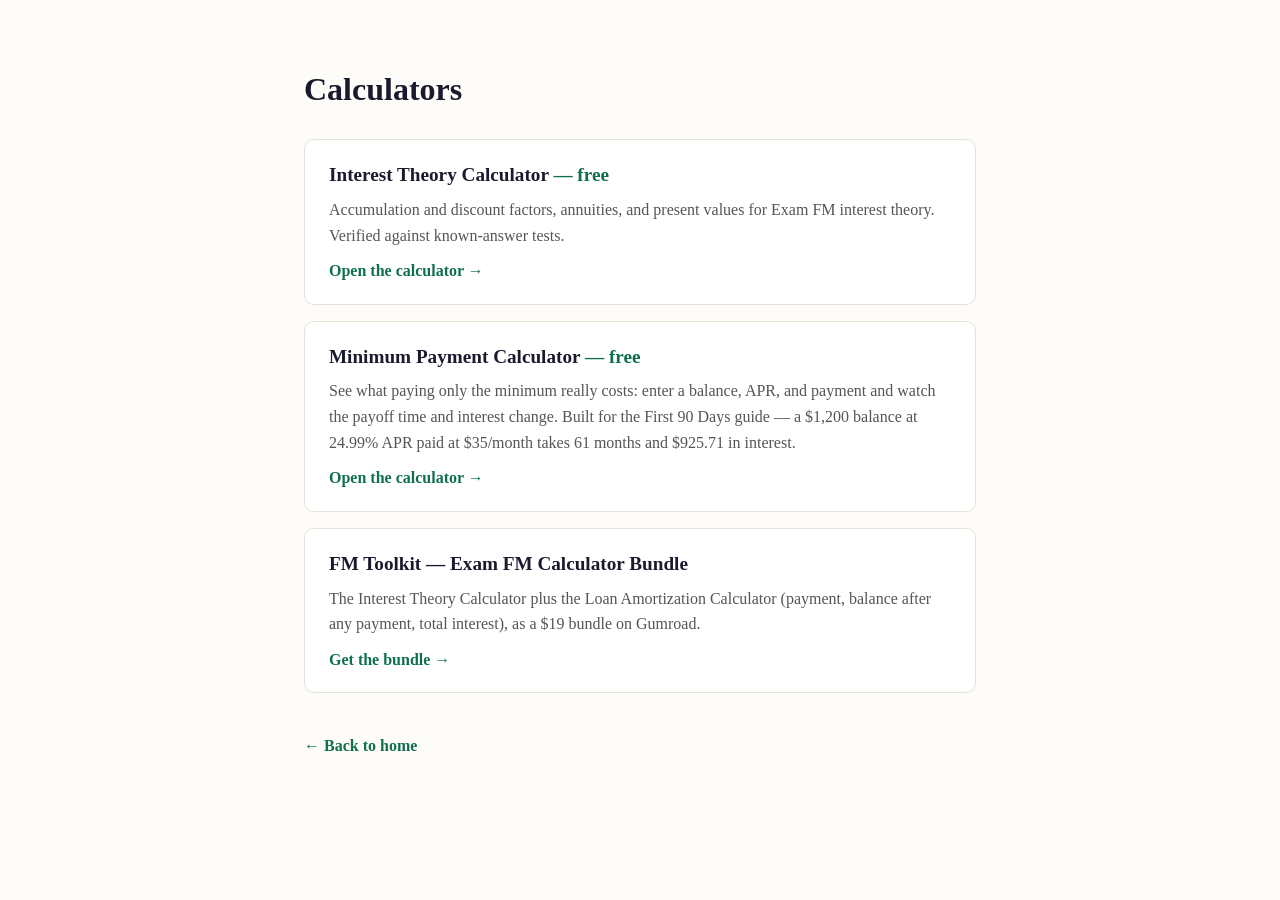
==== calculators/index.html @ 955d42c9 "Initial site source" ====
<!DOCTYPE html>
<html lang="en">
<head>
<meta charset="utf-8">
<meta name="viewport" content="width=device-width, initial-scale=1">
<title>Calculators — Luna Lee</title>
<meta name="description" content="Actuarial and money calculators: interest theory, loan amortization, and the minimum-payment trap calculator.">
<style>
  :root { --ink:#1a1a2e; --muted:#555; --accent:#0f6f4f; --bg:#fdfcf9; --card:#fff; --line:#e6e2d8; }
  * { box-sizing:border-box; }
  body { margin:0; font-family: Georgia, 'Times New Roman', serif; background:var(--bg); color:var(--ink); line-height:1.6; }
  main { max-width:720px; margin:0 auto; padding:64px 24px 80px; }
  h1 { font-size:2rem; margin:0 0 24px; }
  .card { background:var(--card); border:1px solid var(--line); border-radius:10px; padding:20px 24px; margin:0 0 16px; }
  .card h3 { margin:0 0 6px; font-size:1.2rem; }
  .card p { margin:0 0 10px; color:var(--muted); }
  .free { color:var(--accent); font-weight:bold; }
  a { color:var(--accent); text-decoration:none; font-weight:bold; }
  a:hover { text-decoration:underline; }
  .back { margin-top:40px; }
</style>
</head>
<body>
<main>
  <h1>Calculators</h1>

  <div class="card">
    <h3>Interest Theory Calculator <span class="free">— free</span></h3>
    <p>Accumulation and discount factors, annuities, and present values for Exam FM interest theory. Verified against known-answer tests.</p>
    <a href="https://muse.ai/s/interest-theory-calculator-jxv6hhpbxyxzxn3/27rLC8XLXFbcUABgYxsY6jqsmPrz146cJiAiyDpq8JI">Open the calculator →</a>
  </div>

  <div class="card">
    <h3>Minimum Payment Calculator <span class="free">— free</span></h3>
    <p>See what paying only the minimum really costs: enter a balance, APR, and payment and watch the payoff time and interest change. Built for the First 90 Days guide — a $1,200 balance at 24.99% APR paid at $35/month takes 61 months and $925.71 in interest.</p>
    <a href="/first90days/calculator/">Open the calculator →</a>
  </div>

  <div class="card">
    <h3>FM Toolkit — Exam FM Calculator Bundle</h3>
    <p>The Interest Theory Calculator plus the Loan Amortization Calculator (payment, balance after any payment, total interest), as a $19 bundle on Gumroad.</p>
    <a href="https://quantkit.gumroad.com/l/dvggny">Get the bundle →</a>
  </div>

  <p class="back"><a href="/">← Back to home</a></p>
</main>
</body>
</html>
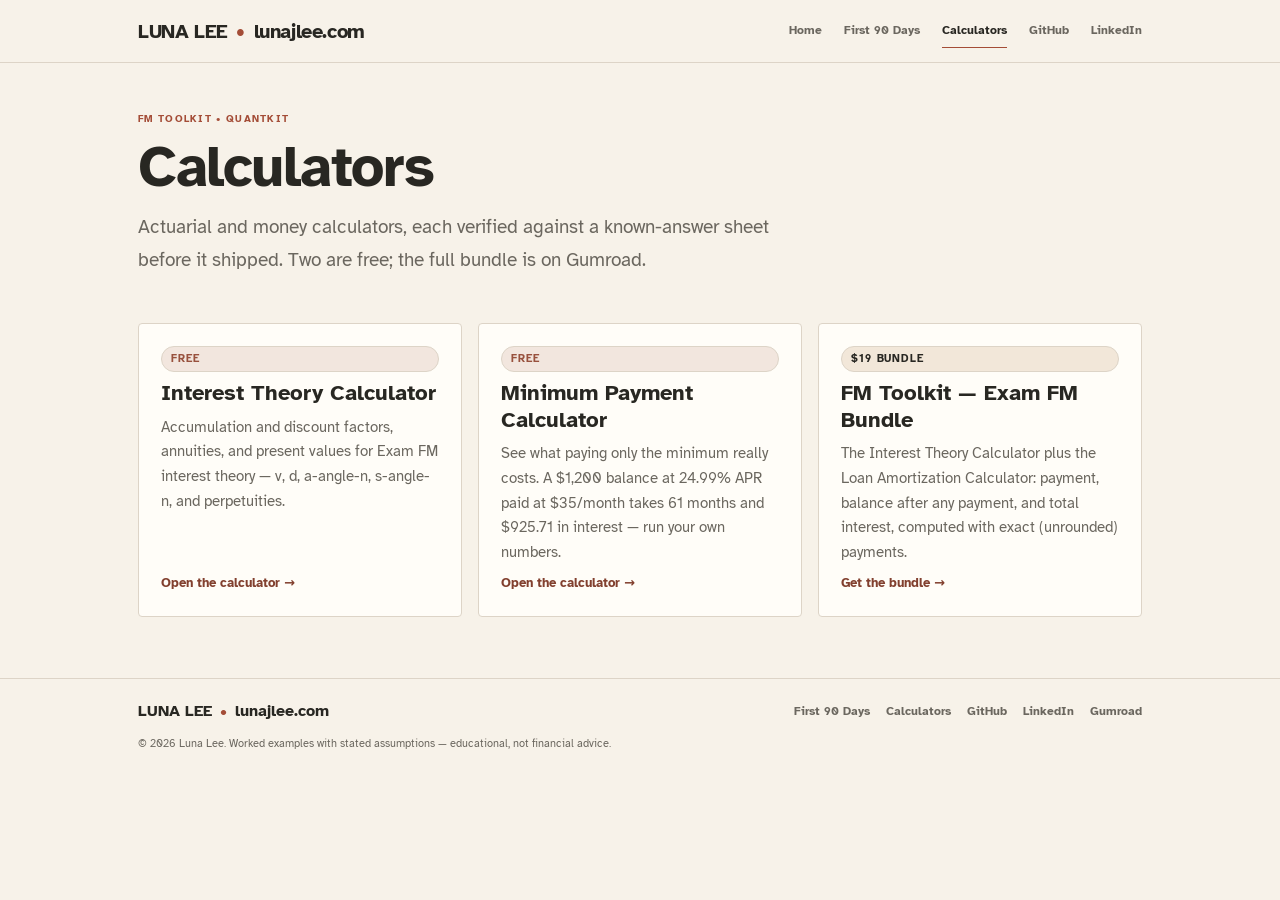
==== commit 0a474209: "Refresh personal site with editorial design and new imagery" ====
--- a/calculators/index.html
+++ b/calculators/index.html
@@ -2,47 +2,68 @@
 <html lang="en">
 <head>
 <meta charset="utf-8">
-<meta name="viewport" content="width=device-width, initial-scale=1">
+<meta name="viewport" content="width=device-width, initial-scale=1, viewport-fit=cover">
+<meta name="color-scheme" content="light dark">
 <title>Calculators — Luna Lee</title>
 <meta name="description" content="Actuarial and money calculators: interest theory, loan amortization, and the minimum-payment trap calculator.">
-<style>
-  :root { --ink:#1a1a2e; --muted:#555; --accent:#0f6f4f; --bg:#fdfcf9; --card:#fff; --line:#e6e2d8; }
-  * { box-sizing:border-box; }
-  body { margin:0; font-family: Georgia, 'Times New Roman', serif; background:var(--bg); color:var(--ink); line-height:1.6; }
-  main { max-width:720px; margin:0 auto; padding:64px 24px 80px; }
-  h1 { font-size:2rem; margin:0 0 24px; }
-  .card { background:var(--card); border:1px solid var(--line); border-radius:10px; padding:20px 24px; margin:0 0 16px; }
-  .card h3 { margin:0 0 6px; font-size:1.2rem; }
-  .card p { margin:0 0 10px; color:var(--muted); }
-  .free { color:var(--accent); font-weight:bold; }
-  a { color:var(--accent); text-decoration:none; font-weight:bold; }
-  a:hover { text-decoration:underline; }
-  .back { margin-top:40px; }
-</style>
+<link rel="icon" type="image/svg+xml" href="/favicon.svg">
+<meta property="og:type" content="website">
+<meta property="og:site_name" content="lunajlee.com">
+<meta property="og:title" content="Calculators — Luna Lee">
+<meta property="og:description" content="Interest theory, loan amortization, and minimum-payment calculators — verified against known-answer tests.">
+<meta property="og:url" content="https://lunajlee.com/calculators/">
+<meta name="twitter:card" content="summary">
+<link rel="preconnect" href="https://fonts.googleapis.com">
+<link rel="preconnect" href="https://fonts.gstatic.com" crossorigin>
+<link href="https://fonts.googleapis.com/css2?family=Atkinson+Hyperlegible:wght@400;700&family=IBM+Plex+Mono:wght@500;600&display=swap" rel="stylesheet">
+<link rel="stylesheet" href="/assets/site.css">
 </head>
 <body>
-<main>
-  <h1>Calculators</h1>
+<header class="topbar"><div class="wrap topbar-inner">
+<a class="brand" href="/">LUNA LEE <span>•</span> lunajlee.com</a>
+<nav class="topnav" aria-label="Site">
+<a href="/">Home</a><a href="/first90days/">First 90 Days</a><a href="/calculators/" aria-current="page">Calculators</a><a href="https://github.com/JPL13">GitHub</a><a href="https://www.linkedin.com/in/juan-luna-piao">LinkedIn</a>
+</nav></div></header>
 
-  <div class="card">
-    <h3>Interest Theory Calculator <span class="free">— free</span></h3>
-    <p>Accumulation and discount factors, annuities, and present values for Exam FM interest theory. Verified against known-answer tests.</p>
-    <a href="https://muse.ai/s/interest-theory-calculator-jxv6hhpbxyxzxn3/27rLC8XLXFbcUABgYxsY6jqsmPrz146cJiAiyDpq8JI">Open the calculator →</a>
-  </div>
+<main class="wrap">
+<section class="hero prose">
+<div class="eyebrow">FM Toolkit • QuantKit</div>
+<h1>Calculators</h1>
+<p class="lede">Actuarial and money calculators, each verified against a known-answer sheet before it shipped. Two are free; the full bundle is on Gumroad.</p>
+</section>
 
-  <div class="card">
-    <h3>Minimum Payment Calculator <span class="free">— free</span></h3>
-    <p>See what paying only the minimum really costs: enter a balance, APR, and payment and watch the payoff time and interest change. Built for the First 90 Days guide — a $1,200 balance at 24.99% APR paid at $35/month takes 61 months and $925.71 in interest.</p>
-    <a href="/first90days/calculator/">Open the calculator →</a>
-  </div>
+<section class="section">
+<div class="card-grid">
+<a class="card" href="https://muse.ai/s/interest-theory-calculator-jxv6hhpbxyxzxn3/27rLC8XLXFbcUABgYxsY6jqsmPrz146cJiAiyDpq8JI">
+<span class="badge">Free</span>
+<h3>Interest Theory Calculator</h3>
+<p>Accumulation and discount factors, annuities, and present values for Exam FM interest theory — v, d, a-angle-n, s-angle-n, and perpetuities.</p>
+<span class="go">Open the calculator →</span>
+</a>
+<a class="card" href="/first90days/calculator/">
+<span class="badge">Free</span>
+<h3>Minimum Payment Calculator</h3>
+<p>See what paying only the minimum really costs. A $1,200 balance at 24.99% APR paid at $35/month takes 61 months and $925.71 in interest — run your own numbers.</p>
+<span class="go">Open the calculator →</span>
+</a>
+<a class="card" href="https://quantkit.gumroad.com/l/dvggny">
+<span class="badge price">$19 bundle</span>
+<h3>FM Toolkit — Exam FM Bundle</h3>
+<p>The Interest Theory Calculator plus the Loan Amortization Calculator: payment, balance after any payment, and total interest, computed with exact (unrounded) payments.</p>
+<span class="go">Get the bundle →</span>
+</a>
+</div>
+</section>
+</main>
 
-  <div class="card">
-    <h3>FM Toolkit — Exam FM Calculator Bundle</h3>
-    <p>The Interest Theory Calculator plus the Loan Amortization Calculator (payment, balance after any payment, total interest), as a $19 bundle on Gumroad.</p>
-    <a href="https://quantkit.gumroad.com/l/dvggny">Get the bundle →</a>
-  </div>
-
-  <p class="back"><a href="/">← Back to home</a></p>
-</main>
+<footer class="site-footer"><div class="wrap">
+<div class="footer-inner">
+<span class="footer-brand">LUNA LEE <span>•</span> lunajlee.com</span>
+<nav class="footer-links" aria-label="Footer">
+<a href="/first90days/">First 90 Days</a><a href="/calculators/">Calculators</a><a href="https://github.com/JPL13">GitHub</a><a href="https://www.linkedin.com/in/juan-luna-piao">LinkedIn</a><a href="https://quantkit.gumroad.com/l/dvggny">Gumroad</a>
+</nav>
+</div>
+<p class="footer-note">© 2026 Luna Lee. Worked examples with stated assumptions — educational, not financial advice.</p>
+</div></footer>
 </body>
 </html>
--- a/assets/site.css
+++ b/assets/site.css
@@ -0,0 +1,135 @@
+/* lunajlee.com — shared styles for the homepage and calculator directory */
+:root{
+  --bg:#f7f2e9; --surface:#fffdf8; --surface2:#eee8dd;
+  --ink:#282722; --muted:#6b675f; --line:#ddd4c7;
+  --teal:#98513d; --teal2:#82402f; --coral:#a44d37; --coral-soft:#f1e1d9;
+  --amber:#9d7147; --amber-soft:#f2e7d9; --teal-soft:#f2e6de;
+  --radius:4px; --shadow:0 8px 24px rgba(40,39,34,.08);
+}
+@media (prefers-color-scheme: dark){
+  :root{--bg:#201e1a;--surface:#292722;--surface2:#322e27;--ink:#f0ebe1;--muted:#c0b8aa;--line:#494238;--teal:#e1a18a;--teal2:#efb49b;--coral:#de9477;--coral-soft:#422c26;--amber:#d5a979;--amber-soft:#3d3026;--teal-soft:#3a2a24;--shadow:0 8px 24px rgba(0,0,0,.3)}
+}
+*{box-sizing:border-box}
+html{scroll-behavior:smooth}
+body{margin:0;background:var(--bg);color:var(--ink);font-family:"Atkinson Hyperlegible",system-ui,-apple-system,sans-serif;line-height:1.65}
+a{color:var(--teal2);text-underline-offset:3px}
+img{max-width:100%;display:block}
+.wrap{max-width:1060px;margin:0 auto;padding:0 28px}
+.reading{max-width:760px;margin:0 auto}
+
+/* A quiet, compact site header */
+.topbar{position:sticky;top:0;z-index:20;background:color-mix(in srgb,var(--bg) 94%,transparent);backdrop-filter:blur(10px);border-bottom:1px solid var(--line)}
+.topbar-inner{min-height:62px;display:flex;align-items:center;justify-content:space-between;gap:20px}
+.brand{font-family:"Atkinson Hyperlegible",system-ui,-apple-system,sans-serif;font-size:20px;font-weight:600;letter-spacing:-.02em;text-decoration:none;color:var(--ink);white-space:nowrap}
+.brand span,.footer-brand span{color:var(--coral);padding:0 3px}
+.brand small{font-family:"Atkinson Hyperlegible",sans-serif;font-size:11px;font-weight:600;letter-spacing:.02em;color:var(--muted)}
+.topnav{display:flex;gap:22px;flex-wrap:wrap;justify-content:flex-end}
+.topnav a{font-size:12px;font-weight:600;text-decoration:none;color:var(--muted);padding:7px 0;border-bottom:1px solid transparent}
+.topnav a:hover,.topnav a[aria-current="page"]{color:var(--ink);border-color:var(--coral)}
+
+/* Homepage introduction */
+.home{max-width:900px}
+.intro{padding:82px 0 55px;border-bottom:1px solid var(--line)}
+.intro-copy{max-width:700px}
+.eyebrow{margin:0;color:var(--coral);font-size:10px;font-weight:700;letter-spacing:.13em;text-transform:uppercase}
+.intro h1{font-family:"Atkinson Hyperlegible",system-ui,-apple-system,sans-serif;font-size:clamp(46px,7.4vw,76px);line-height:.98;letter-spacing:-.045em;font-weight:700;margin:18px 0 22px;max-width:680px}
+.intro h1 em{color:var(--teal);font-weight:400}
+.lede{font-size:17px;line-height:1.75;color:var(--muted);max-width:650px;margin:0}
+.intro-links{display:flex;gap:11px;align-items:center;margin:22px 0 0;font-size:12px;font-weight:600}
+.intro-links span{color:var(--coral)}
+.intro-links a{text-decoration:none;color:var(--ink)}
+.intro-links a:hover{color:var(--teal2);text-decoration:underline}
+
+/* A single, specific example anchors the page in real work */
+.worked-example{padding:34px 0 42px;border-bottom:1px solid var(--line)}
+.example-label{display:flex;align-items:center;justify-content:space-between;gap:20px;margin-bottom:20px}
+.example-index{font-size:9px;font-weight:700;letter-spacing:.12em;color:var(--muted)}
+.example-content{display:grid;grid-template-columns:minmax(0,1.25fr) minmax(250px,.75fr);gap:60px;align-items:center}
+.example-content h2,.work-heading h2{font-family:"Atkinson Hyperlegible",system-ui,-apple-system,sans-serif;font-size:clamp(28px,4vw,38px);line-height:1.08;letter-spacing:-.025em;font-weight:700;margin:0 0 13px}
+.example-content>div:first-child>p{max-width:500px;color:var(--muted);font-size:15px;margin:0 0 16px}
+.text-link{font-size:12px;font-weight:700;text-decoration:none;color:var(--teal2)}
+.text-link:hover{text-decoration:underline}
+.example-figure{background:var(--surface);border:1px solid var(--line);padding:19px 21px 14px}
+.figure-row{display:flex;justify-content:space-between;gap:12px;color:var(--muted);font-size:11px;padding:4px 0}
+.figure-row strong{color:var(--ink);font-size:12px;font-weight:700;font-variant-numeric:tabular-nums}
+.figure-rule{border-top:1px solid var(--line);margin:11px 0 10px}
+.figure-result{display:flex;align-items:baseline;justify-content:space-between;gap:10px}
+.figure-result>strong{font-family:"IBM Plex Mono",monospace;font-size:37px;line-height:1;color:var(--teal);font-weight:500}
+.figure-result small{font-family:"Atkinson Hyperlegible",sans-serif;font-size:12px;font-weight:600}
+.figure-result>span{font-size:11px;font-weight:700;color:var(--coral)}
+.example-figure>p{font-size:9px;color:var(--muted);margin:10px 0 0}
+
+/* Project index: editorial rows instead of repeated promotional cards */
+.work-section{padding:42px 0 8px}
+.work-heading{display:flex;justify-content:space-between;align-items:end;gap:30px;margin-bottom:13px}
+.work-heading h2{margin:6px 0 0;font-size:34px}
+.work-heading>p{max-width:260px;color:var(--muted);font-size:12px;margin:0 0 4px}
+.work-list{border-top:1px solid var(--line)}
+.work-item{display:grid;grid-template-columns:120px minmax(0,1fr) 28px;gap:22px;padding:21px 2px 23px;border-bottom:1px solid var(--line);align-items:start}
+.work-meta{display:flex;gap:13px;padding-top:6px;color:var(--muted);font-size:10px;font-weight:600}
+.work-meta span:first-child{color:var(--coral);font-variant-numeric:tabular-nums}
+.work-main h3{font-family:"Atkinson Hyperlegible",system-ui,-apple-system,sans-serif;font-size:25px;font-weight:700;line-height:1.1;margin:0 0 6px}
+.work-main h3 a{color:var(--ink);text-decoration:none}
+.work-main h3 a:hover{color:var(--teal2)}
+.work-main p{max-width:620px;color:var(--muted);font-size:13px;line-height:1.7;margin:0}
+.work-main code{font-size:.76em;color:var(--teal)}
+.work-arrow{color:var(--coral);font-size:19px;text-align:right;text-decoration:none;line-height:1.4}
+.work-arrow:hover{color:var(--teal2);transform:translate(2px,-2px)}
+
+/* Shared page primitives used by calculators/index.html */
+.section{padding:30px 0 6px}
+.section-head h2{font-family:"Atkinson Hyperlegible",system-ui,-apple-system,sans-serif;font-size:30px;margin:0 0 6px;letter-spacing:-.01em}
+.section-head p{color:var(--muted);margin:0 0 18px;max-width:640px}
+.card-grid{display:grid;grid-template-columns:repeat(3,1fr);gap:16px}
+.card{background:var(--surface);border:1px solid var(--line);border-radius:var(--radius);padding:22px;display:flex;flex-direction:column;gap:8px;text-decoration:none;color:var(--ink);transition:border-color .15s ease,transform .15s ease,box-shadow .15s ease}
+a.card:hover{border-color:var(--teal);transform:translateY(-2px);box-shadow:var(--shadow)}
+.card .kicker{font-size:11px;font-weight:700;letter-spacing:.12em;text-transform:uppercase;color:var(--teal)}
+.card h3{font-family:"Atkinson Hyperlegible",system-ui,-apple-system,sans-serif;font-size:22px;margin:0;line-height:1.2}
+.card p{color:var(--muted);margin:0;font-size:15px;flex:1}
+.card .go{font-weight:700;font-size:13px;color:var(--teal2)}
+.badge{display:inline-block;font-size:11px;font-weight:700;letter-spacing:.08em;text-transform:uppercase;padding:3px 9px;border-radius:999px;background:var(--teal-soft);color:var(--teal);border:1px solid var(--line)}
+.badge.price{background:var(--amber-soft);color:var(--ink)}
+.prose h1{font-family:"Atkinson Hyperlegible",system-ui,-apple-system,sans-serif;font-size:clamp(34px,5vw,48px);line-height:1.05;letter-spacing:-.01em;margin:0 0 10px;font-weight:700}
+.prose .lede{margin-bottom:8px}
+
+/* Footer */
+.site-footer{margin-top:55px;border-top:1px solid var(--line);padding:19px 0 25px}
+.footer-inner{display:flex;flex-wrap:wrap;gap:10px 24px;align-items:center;justify-content:space-between}
+.footer-brand{font-family:"Atkinson Hyperlegible",system-ui,-apple-system,sans-serif;font-size:16px;font-weight:600}
+.footer-inner>p{color:var(--muted);font-size:10px;margin:0}
+.footer-sep{padding:0 5px;color:var(--coral)}
+
+@media(max-width:760px){
+  .wrap{padding-left:20px;padding-right:20px}
+  .topbar-inner{padding-top:9px;padding-bottom:9px;align-items:flex-start;flex-direction:column;gap:4px}
+  .topnav{justify-content:flex-start;gap:16px}
+  .topnav a{font-size:11px;padding:4px 0}
+  .intro{padding:57px 0 38px}
+  .intro h1{font-size:clamp(43px,11vw,62px)}
+  .lede{font-size:15px}
+  .example-content{grid-template-columns:1fr;gap:22px}
+  .example-label{margin-bottom:16px}
+  .example-figure{max-width:440px;width:100%}
+  .work-heading{display:block}
+  .work-heading>p{margin-top:8px}
+  .work-item{grid-template-columns:82px minmax(0,1fr) 22px;gap:13px;padding:18px 0}
+  .work-meta{display:block;line-height:1.7}
+  .work-meta span{display:block}
+  .work-main h3{font-size:22px}
+  .work-main p{font-size:12px}
+  .card-grid{grid-template-columns:1fr}
+}
+@media(max-width:400px){.example-index{font-size:8px}.work-item{grid-template-columns:58px minmax(0,1fr) 18px;gap:10px}.work-meta{font-size:9px}}
+@media(prefers-reduced-motion:reduce){html{scroll-behavior:auto}*,*::before,*::after{transition:none!important}}
+
+/* Keep keyboard focus and the shared calculators page clear and usable */
+a:focus-visible{outline:2px solid var(--coral);outline-offset:4px}
+.hero{padding:48px 0 8px}
+.hero h1{font-family:"Atkinson Hyperlegible",system-ui,-apple-system,sans-serif;font-size:clamp(40px,6vw,58px);line-height:1.02;letter-spacing:-.025em;margin:10px 0 14px;font-weight:700}
+.hero h1 em{font-style:italic;color:var(--teal)}
+.hero .lede{font-size:clamp(16px,2vw,19px);max-width:680px}
+.footer-links{display:flex;gap:16px;flex-wrap:wrap}
+.footer-links a{font-size:12px;font-weight:600;text-decoration:none;color:var(--muted)}
+.footer-links a:hover{color:var(--teal2)}
+.footer-note{font-size:11px;color:var(--muted);margin-top:10px}
+@media(max-width:860px){.card-grid{grid-template-columns:1fr}}
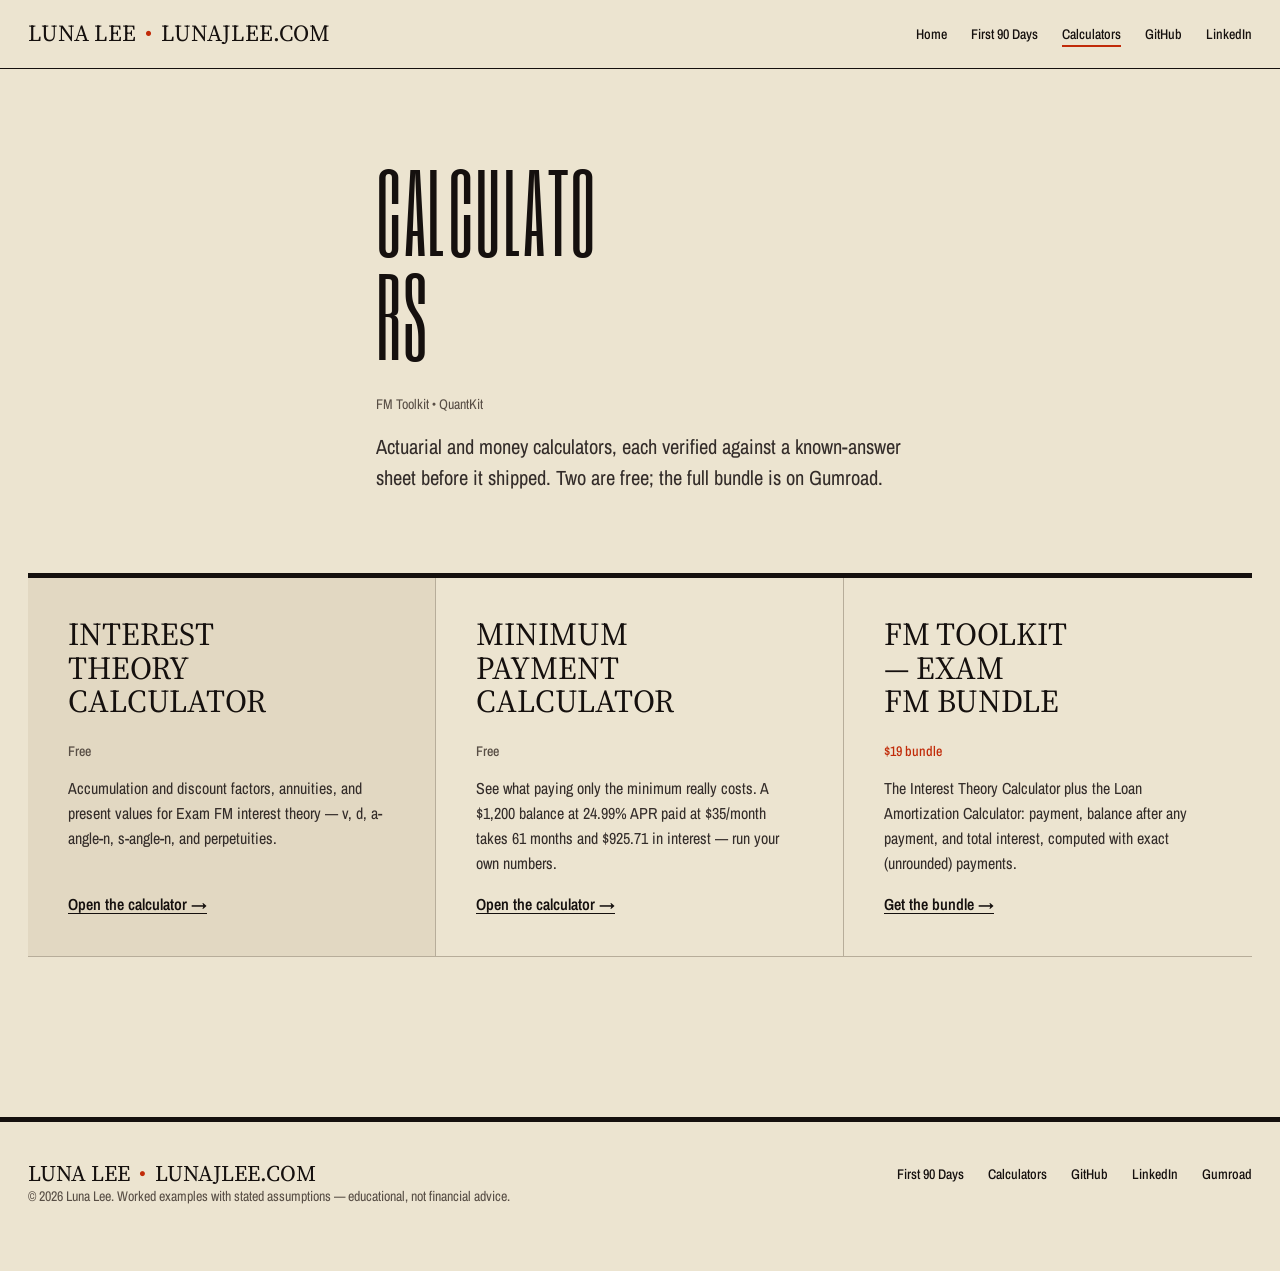
==== commit ef6a6aa4: "Redesign personal site with editorial print theme" ====
--- a/calculators/index.html
+++ b/calculators/index.html
@@ -3,7 +3,7 @@
 <head>
 <meta charset="utf-8">
 <meta name="viewport" content="width=device-width, initial-scale=1, viewport-fit=cover">
-<meta name="color-scheme" content="light dark">
+<meta name="color-scheme" content="light">
 <title>Calculators — Luna Lee</title>
 <meta name="description" content="Actuarial and money calculators: interest theory, loan amortization, and the minimum-payment trap calculator.">
 <link rel="icon" type="image/svg+xml" href="/favicon.svg">
@@ -12,11 +12,21 @@
 <meta property="og:title" content="Calculators — Luna Lee">
 <meta property="og:description" content="Interest theory, loan amortization, and minimum-payment calculators — verified against known-answer tests.">
 <meta property="og:url" content="https://lunajlee.com/calculators/">
-<meta name="twitter:card" content="summary">
+<meta property="og:image" content="https://lunajlee.com/first90days/assets/paycheck.webp?v=2">
+<meta property="og:image:alt" content="Pay stub and calculator beside a paycheck">
+<meta name="twitter:card" content="summary_large_image">
 <link rel="preconnect" href="https://fonts.googleapis.com">
 <link rel="preconnect" href="https://fonts.gstatic.com" crossorigin>
-<link href="https://fonts.googleapis.com/css2?family=Atkinson+Hyperlegible:wght@400;700&family=IBM+Plex+Mono:wght@500;600&display=swap" rel="stylesheet">
+<link href="https://fonts.googleapis.com/css2?family=Archivo+Narrow:wght@400;500;600&family=Six+Caps&family=Source+Serif+4:wght@400;500;600&display=swap" rel="stylesheet">
 <link rel="stylesheet" href="/assets/site.css">
+<style>
+/* Hallmark · shape: shared page shell · genre: editorial · theme: Broadside (deal 2/3, seed 4419c0ec) · redesign: full · copy: verbatim · posture: committed · v2.0.0 */
+/* Hallmark · pre-emit critique: P5 H4 E4 S5 R4 V4 · weakest: E, the common focus and overflow floors are explicit per route */
+html, body { overflow-x: clip; }
+:focus-visible { outline: 2px solid var(--color-focus); outline-offset: 3px; }
+button:active { background-color: var(--color-paper-3); }
+button:disabled { opacity: .55; cursor: not-allowed; }
+</style>
 </head>
 <body>
 <header class="topbar"><div class="wrap topbar-inner">
@@ -27,28 +37,28 @@
 
 <main class="wrap">
 <section class="hero prose">
-<div class="eyebrow">FM Toolkit • QuantKit</div>
 <h1>Calculators</h1>
+<p class="hero-note">FM Toolkit • QuantKit</p>
 <p class="lede">Actuarial and money calculators, each verified against a known-answer sheet before it shipped. Two are free; the full bundle is on Gumroad.</p>
 </section>
 
 <section class="section">
 <div class="card-grid">
 <a class="card" href="https://muse.ai/s/interest-theory-calculator-jxv6hhpbxyxzxn3/27rLC8XLXFbcUABgYxsY6jqsmPrz146cJiAiyDpq8JI">
+<h2>Interest Theory Calculator</h2>
 <span class="badge">Free</span>
-<h3>Interest Theory Calculator</h3>
 <p>Accumulation and discount factors, annuities, and present values for Exam FM interest theory — v, d, a-angle-n, s-angle-n, and perpetuities.</p>
 <span class="go">Open the calculator →</span>
 </a>
 <a class="card" href="/first90days/calculator/">
+<h2>Minimum Payment Calculator</h2>
 <span class="badge">Free</span>
-<h3>Minimum Payment Calculator</h3>
 <p>See what paying only the minimum really costs. A $1,200 balance at 24.99% APR paid at $35/month takes 61 months and $925.71 in interest — run your own numbers.</p>
 <span class="go">Open the calculator →</span>
 </a>
 <a class="card" href="https://quantkit.gumroad.com/l/dvggny">
+<h2>FM Toolkit — Exam FM Bundle</h2>
 <span class="badge price">$19 bundle</span>
-<h3>FM Toolkit — Exam FM Bundle</h3>
 <p>The Interest Theory Calculator plus the Loan Amortization Calculator: payment, balance after any payment, and total interest, computed with exact (unrounded) payments.</p>
 <span class="go">Get the bundle →</span>
 </a>
--- a/assets/site.css
+++ b/assets/site.css
@@ -1,135 +1,312 @@
-/* lunajlee.com — shared styles for the homepage and calculator directory */
-:root{
-  --bg:#f7f2e9; --surface:#fffdf8; --surface2:#eee8dd;
-  --ink:#282722; --muted:#6b675f; --line:#ddd4c7;
-  --teal:#98513d; --teal2:#82402f; --coral:#a44d37; --coral-soft:#f1e1d9;
-  --amber:#9d7147; --amber-soft:#f2e7d9; --teal-soft:#f2e6de;
-  --radius:4px; --shadow:0 8px 24px rgba(40,39,34,.08);
+/* Hallmark · shape: Narrative Workflow (guide), Index (home and calculator directory), app screen (calculator) · genre: editorial · theme: Broadside (deal 2/3, seed 4419c0ec) · redesign: full · copy: verbatim
+ * hero: Ledge (/), Banner (/calculators/), Ledge (/first90days/), app (/first90days/calculator/) · nav: masthead · footer: colophon · imagery: existing photos, duotone ink on paper · signature: the real $1,200 / $35 worked example · broadside: bill
+ * axes: light/display-condensed/warm · posture: committed · contrast: pass · fold: pass · v2.0.0 */
+/* Hallmark · pre-emit critique: P5 H4 E4 S5 R4 V4 · weakest: E, existing long guide needs tighter reading measure and clearer chapter pacing; use a persistent chapter index and varied section surfaces */
+/* Hallmark · dropped "⚠️" · 30a names an emoji used as an icon; warning text remains verbatim */
+/* Hallmark · waived 8 · kept copy and section order · the user asked to preserve all four pages and their wording */
+/* Hallmark · answered F15 · one shared container, squared surfaces, and one primary action style across routes */
+@import url("./tokens.css");
+@import url("./base.css");
+
+:root { --wrap: 1240px; --measure: 66ch; }
+html { scroll-behavior: auto; }
+body { font-family: var(--font-body); }
+a { text-decoration-thickness: 1px; text-underline-offset: .18em; }
+img { max-width: 100%; display: block; }
+.wrap { width: min(100% - 56px, var(--wrap)); margin-inline: auto; }
+.reading { max-width: var(--measure); margin-inline: auto; }
+h1, h2, h3, h4 { overflow-wrap: break-word; min-width: 0; }
+h1, .intro h1, .hero h1 { font-family: var(--font-display); font-weight: 400; text-transform: uppercase; letter-spacing: .015em; line-height: 1.02; }
+h2, h3, h4, .brand, .footer-brand, .work-main h3, .example-content h2, .work-heading h2 { font-family: var(--font-display-2); font-weight: 400; text-transform: uppercase; letter-spacing: 0; line-height: 1.04; }
+.topbar { position: sticky; top: 0; z-index: var(--z-sticky-nav); background: var(--color-paper); border-bottom: var(--rule-hair) solid var(--color-ink); }
+.topbar-inner { min-height: 68px; display: flex; align-items: center; justify-content: space-between; gap: var(--space-lg); }
+.brand { color: var(--color-ink); font-size: 23px; text-decoration: none; white-space: nowrap; }
+.brand span, .footer-brand span { color: var(--color-accent); padding-inline: 4px; }
+.brand small { color: var(--color-muted); font: 500 var(--text-sm)/1.3 var(--font-body); text-transform: none; }
+.topnav { display: flex; flex-wrap: wrap; align-items: center; justify-content: flex-end; gap: var(--space-lg); }
+.topnav a, .footer-links a { color: var(--color-ink); font: 500 var(--text-sm)/1.3 var(--font-body); text-decoration: none; }
+.topnav a:hover, .footer-links a:hover { color: var(--color-accent); text-decoration: underline; }
+.topnav a[aria-current="page"] { text-decoration: underline; text-decoration-color: var(--color-accent); text-decoration-thickness: 2px; text-underline-offset: 6px; }
+.topnav a:focus-visible, .footer-links a:focus-visible, a:focus-visible, button:focus-visible, input:focus-visible { outline: 2px solid var(--color-focus); outline-offset: 3px; }
+.eyebrow, .example-label .eyebrow, .chip { display: inline-block; color: var(--color-muted); font: 500 var(--text-sm)/1.3 var(--font-body); letter-spacing: 0; text-transform: none; }
+.home { max-width: 1040px; }
+.intro { min-height: min(700px, calc(100svh - 68px)); display: flex; align-items: center; padding-block: clamp(72px, 12vh, 150px) clamp(48px, 9vh, 100px); border-bottom: var(--rule-bar) solid var(--color-ink); }
+.intro-copy { max-width: 840px; }
+.intro .eyebrow { margin: 0 0 var(--space-lg); }
+.intro h1 { max-width: 12ch; margin: 0 0 var(--space-lg); font-size: clamp(4rem, 9vw, 8.5rem); line-height: .96; }
+h1.sentence-case, .hero h1.sentence-case { font-family: var(--font-display-2); text-transform: none; letter-spacing: 0; line-height: 1.04; }
+.intro h1 em { color: inherit; font-style: normal; }
+.lede, .intro .lede { max-width: 56ch; margin: 0; color: var(--color-ink-2); font-size: var(--text-lead); line-height: 1.5; }
+.intro-links { display: flex; flex-wrap: wrap; gap: var(--space-lg); margin: var(--space-xl) 0 0; font-size: var(--text-sm); }
+.hero-note { margin: var(--space-md) 0; color: var(--color-muted); font-size: var(--text-sm); }
+.intro-links span { display: none; }
+.intro-links .copy-separator { display: inline; }
+.copy-separator::before { content: "·"; padding-inline: var(--space-xs); color: var(--color-accent); }
+.intro-links a { color: var(--color-ink); }
+.worked-example { padding: clamp(40px, 7vw, 80px) 0; border-bottom: var(--rule-hair) solid var(--color-ink); }
+.example-label { display: flex; align-items: end; justify-content: space-between; gap: var(--space-lg); margin-bottom: var(--space-xl); padding-top: var(--space-sm); border-top: var(--rule-bar) solid var(--color-ink); }
+.example-index { color: var(--color-muted); font: 500 var(--text-sm)/1.3 var(--font-body); }
+.example-content { display: grid; grid-template-columns: minmax(0, 1.2fr) minmax(280px, .8fr); gap: clamp(32px, 7vw, 96px); align-items: center; }
+.example-content h2, .work-heading h2 { max-width: 14ch; margin: 0 0 var(--space-md); font-size: clamp(2rem, 4vw, 3.4rem); }
+.example-content > div:first-child > p { max-width: 52ch; margin: 0 0 var(--space-lg); color: var(--color-ink-2); font-size: var(--text-md); }
+.text-link { display: inline-block; font-size: var(--text-md); font-weight: 600; color: var(--color-ink); }
+.text-link:hover { color: var(--color-accent); }
+.example-figure { padding: var(--space-lg); background: var(--color-paper-2); border: var(--rule-frame) solid var(--color-ink); box-shadow: inset 0 0 0 3px var(--color-paper-2), inset 0 0 0 4px var(--color-ink); }
+.figure-row { display: flex; justify-content: space-between; gap: var(--space-md); padding: var(--space-xs) 0; color: var(--color-ink-2); font-size: var(--text-sm); }
+.figure-row strong { color: var(--color-ink); font-size: var(--text-md); font-weight: 600; font-variant-numeric: tabular-nums; }
+.figure-rule { margin: var(--space-sm) 0; border-top: var(--rule-bar) solid var(--color-ink); }
+.figure-result { display: flex; flex-wrap: wrap; align-items: baseline; justify-content: space-between; gap: var(--space-sm); }
+.figure-result > strong { color: var(--color-accent); font: 400 clamp(3rem, 5vw, 4.25rem)/.95 var(--font-display); font-variant-numeric: tabular-nums; }
+.figure-result small { font: 500 var(--text-sm)/1.3 var(--font-body); }
+.figure-result > span { color: var(--color-ink); font-size: var(--text-sm); font-weight: 600; }
+.example-figure > p { margin: var(--space-md) 0 0; color: var(--color-muted); font-size: var(--text-sm); }
+.work-section { padding: clamp(48px, 8vw, 96px) 0 0; }
+.work-heading { display: flex; align-items: end; justify-content: space-between; gap: var(--space-xl); margin-bottom: var(--space-xl); }
+.work-heading h2 { margin: var(--space-xs) 0 0; }
+.work-heading > p { max-width: 28ch; margin: 0; color: var(--color-muted); font-size: var(--text-md); }
+.work-list { border-top: var(--rule-bar) solid var(--color-ink); }
+.work-item { display: grid; grid-template-columns: minmax(0, 1fr) 28px; gap: var(--space-lg); align-items: start; padding: var(--space-xl) 0; border-bottom: var(--rule-hair) solid var(--color-rule); }
+.work-meta { display: flex; gap: var(--space-md); padding-top: var(--space-xs); color: var(--color-muted); font-size: var(--text-sm); }
+.work-meta span:first-child { color: var(--color-accent); font-variant-numeric: tabular-nums; }
+.work-main h3 { margin: 0 0 var(--space-sm); font-size: clamp(1.7rem, 3vw, 2.6rem); }
+.work-main h3 a { color: var(--color-ink); text-decoration: none; }
+.work-main h3 a:hover { color: var(--color-accent); }
+.work-main p { max-width: 70ch; color: var(--color-ink-2); font-size: var(--text-md); }
+.work-main code { color: var(--color-accent); font-family: var(--font-body); font-weight: 600; }
+.work-arrow { color: var(--color-accent); font-size: 1.5rem; line-height: 1.2; text-decoration: none; }
+.work-arrow:hover { color: var(--color-ink); }
+.site-footer { margin-top: clamp(48px, 8vw, 96px); padding: var(--space-xl) 0 var(--space-2xl); border-top: var(--rule-bar) solid var(--color-ink); }
+.footer-inner { display: flex; flex-wrap: wrap; justify-content: space-between; align-items: center; gap: var(--space-lg); }
+.footer-brand { font-size: 1.4rem; }
+.footer-inner > p, .footer-note { color: var(--color-muted); font-size: var(--text-sm); }
+.footer-sep { padding-inline: var(--space-xs); }
+.footer-links { display: flex; flex-wrap: wrap; gap: var(--space-lg); }
+
+/* Calculator directory: a practical index, set as rows rather than promo tiles. */
+.hero { padding: clamp(64px, 10vh, 116px) 0 var(--space-2xl); }
+.hero h1 { max-width: 12ch; margin: 0 0 var(--space-lg); font-size: clamp(4rem, 9vw, 8rem); }
+.hero .lede { max-width: 62ch; }
+.section { padding: 0 0 var(--space-2xl); }
+.section-head h2, .toc > h2 { margin: 0 0 var(--space-sm); font-size: var(--text-section); }
+.section-head p, .toc > p { margin: 0 0 var(--space-xl); color: var(--color-muted); }
+.card-grid { display: grid; grid-template-columns: repeat(3, minmax(0, 1fr)); border-top: var(--rule-bar) solid var(--color-ink); }
+.card { display: flex; flex-direction: column; align-items: flex-start; gap: var(--space-md); min-height: 340px; padding: var(--space-xl); background: transparent; border: 0; border-right: var(--rule-hair) solid var(--color-rule); border-bottom: var(--rule-hair) solid var(--color-rule); text-decoration: none; color: var(--color-ink); }
+.card:first-child { background: var(--color-paper-2); }
+.card:last-child { border-right: 0; }
+a.card:hover { background: var(--color-paper-3); }
+.badge { display: inline-block; padding: 0; border: 0; background: none; color: var(--color-muted); font: 500 var(--text-sm)/1.3 var(--font-body); letter-spacing: 0; text-transform: none; }
+.badge.price { color: var(--color-accent); }
+.card h2 { max-width: 15ch; margin: 0; font-size: clamp(1.7rem, 2.5vw, 2.4rem); }
+.card p { flex: 1; color: var(--color-ink-2); font-size: var(--text-md); }
+.card .go { color: var(--color-ink); font-size: var(--text-md); font-weight: 600; text-decoration: underline; text-underline-offset: .2em; }
+.prose h1 { font-size: inherit; }
+
+/* Teen Money Guide: print folio, chapter index, live calculator, long reading. */
+.lj-bar { background: var(--color-ink); color: var(--color-paper); font-size: var(--text-sm); line-height: 1.4; }
+.lj-bar-inner { width: min(100% - 56px, var(--wrap)); margin-inline: auto; padding: var(--space-xs) 0; display: flex; align-items: center; justify-content: space-between; gap: var(--space-lg); }
+.lj-bar a { color: var(--color-paper); text-decoration: none; font-weight: 600; }
+.lj-bar a:hover { text-decoration: underline; }
+.lj-bar .lj-brand { font-weight: 600; }
+.lj-bar .lj-brand i { color: var(--color-accent); font-style: normal; }
+.lj-bar nav { display: flex; flex-wrap: wrap; gap: var(--space-lg); }
+.lj-foot { width: min(100% - 56px, var(--wrap)); margin: 0 auto; padding: var(--space-xl) 0 var(--space-2xl); border-top: var(--rule-hair) solid var(--color-rule); color: var(--color-muted); font-size: var(--text-sm); }
+.lj-foot a { color: var(--color-ink); font-weight: 600; }
+.hero .eyebrow { margin-bottom: var(--space-md); }
+.hero h1 { max-width: 11ch; margin: 0 0 var(--space-lg); font-size: clamp(4rem, 8vw, 7.5rem); }
+.hero h1 em { font-style: normal; }
+.hero-stats { display: grid; grid-template-columns: repeat(3, minmax(0, 1fr)); gap: 0; margin: var(--space-xl) 0; border-top: var(--rule-bar) solid var(--color-ink); border-bottom: var(--rule-hair) solid var(--color-rule); }
+.hero-stats .stat { min-width: 0; padding: var(--space-md) var(--space-lg); background: transparent; border: 0; border-right: var(--rule-hair) solid var(--color-rule); }
+.hero-stats .stat:first-child { padding-left: 0; }
+.hero-stats .stat:last-child { border-right: 0; }
+.hero-stats .stat b { display: block; margin-bottom: var(--space-xs); font: 400 clamp(2.3rem, 4vw, 3.5rem)/1 var(--font-display); font-variant-numeric: tabular-nums; }
+.hero-stats .stat span { color: var(--color-muted); font-size: var(--text-sm); }
+.hero-img, .article-img { overflow: hidden; background: var(--color-paper-2); border: var(--rule-frame) solid var(--color-ink); box-shadow: inset 0 0 0 3px var(--color-paper), inset 0 0 0 4px var(--color-ink); padding: 5px; }
+.hero-img img, .article-img img { width: 100%; height: auto; aspect-ratio: 16 / 8; object-fit: cover; filter: grayscale(1) contrast(1.08); mix-blend-mode: multiply; }
+.caption { max-width: 64ch; margin: var(--space-sm) 0 0; color: var(--color-muted); font-size: var(--text-sm); }
+.toc { padding: clamp(48px, 8vw, 96px) 0 var(--space-2xl); }
+.toc-grid { display: grid; grid-template-columns: repeat(3, minmax(0, 1fr)); margin-top: var(--space-xl); border-top: var(--rule-bar) solid var(--color-ink); }
+.toc-card { display: flex; flex-direction: column; color: var(--color-ink); text-decoration: none; border-right: var(--rule-hair) solid var(--color-rule); border-bottom: var(--rule-hair) solid var(--color-rule); }
+.toc-card:last-child { border-right: 0; }
+.toc-card img { width: 100%; aspect-ratio: 4 / 3; object-fit: cover; filter: grayscale(1) contrast(1.08); mix-blend-mode: multiply; border-bottom: var(--rule-hair) solid var(--color-rule); }
+.toc-card:hover .toc-body h3 { color: var(--color-accent); }
+.toc-body { display: flex; flex: 1; flex-direction: column; align-items: flex-start; gap: var(--space-sm); padding: var(--space-lg); }
+.chip { padding: 0; background: none; color: var(--color-muted); border: 0; }
+.chip.coral, .chip.amber { color: var(--color-muted); background: none; }
+.toc-body h3 { margin: 0; font-size: clamp(1.35rem, 2.2vw, 2rem); }
+.toc-body p { color: var(--color-ink-2); font-size: var(--text-md); }
+.toc-num { margin-top: auto; padding-top: var(--space-lg); color: var(--color-accent); font: 400 2.2rem/1 var(--font-display); font-variant-numeric: tabular-nums; }
+.toc-num small { color: var(--color-muted); font: 500 var(--text-sm)/1.4 var(--font-body); }
+.calc-section { margin: var(--space-2xl) 0; }
+.calc-shell { padding: clamp(24px, 4vw, 48px); color: var(--color-ink); background: var(--color-paper-2); border: 0; border-top: var(--rule-bar) solid var(--color-accent); }
+.calc-shell h2 { margin: 0 0 var(--space-sm); font-size: clamp(2rem, 4vw, 3.5rem); }
+.calc-shell .sub { max-width: 66ch; margin: 0 0 var(--space-xl); color: var(--color-ink-2); }
+.calc-note { margin: var(--space-sm) 0; color: var(--color-muted); font-size: var(--text-sm); }
+.calc-grid { display: grid; grid-template-columns: minmax(0, .9fr) minmax(0, 1.1fr); gap: var(--space-xl); }
+.field { margin-bottom: var(--space-lg); }
+.field label { display: flex; justify-content: space-between; gap: var(--space-md); margin-bottom: var(--space-xs); font-weight: 600; }
+.field label output { padding: 2px var(--space-xs); background: var(--color-paper); font-variant-numeric: tabular-nums; }
+input[type="range"] { width: 100%; min-height: 36px; accent-color: var(--color-accent); }
+.presets { display: flex; flex-wrap: wrap; gap: var(--space-xs); margin: var(--space-sm) 0 var(--space-xs); }
+.presets button, .btn-reset { min-height: 44px; padding: 0 var(--space-md); color: var(--color-ink); background: var(--color-paper); border: 1px solid var(--color-ink); border-radius: 0; font: 600 var(--text-sm)/1.3 var(--font-body); cursor: pointer; }
+.presets button:hover, .btn-reset:hover { background: var(--color-paper-3); }
+.presets button.active { color: var(--color-accent-ink); background: var(--color-accent); border-color: var(--color-accent); }
+.results { padding: var(--space-lg); background: var(--color-paper); border: var(--rule-frame) solid var(--color-ink); }
+.results-grid { display: grid; grid-template-columns: repeat(2, minmax(0, 1fr)); gap: var(--space-lg); }
+.result { min-width: 0; }
+.result b { display: block; font: 400 clamp(1.75rem, 3vw, 2.5rem)/1 var(--font-display); font-variant-numeric: tabular-nums; }
+.result span { color: var(--color-muted); font-size: var(--text-sm); }
+.result small { display: block; color: var(--color-muted); font-size: var(--text-sm); }
+.warn { display: none; margin-top: var(--space-md); padding: var(--space-md); color: var(--color-ink); background: color-mix(in oklab, var(--color-accent) 12%, var(--color-paper)); border: 1px solid var(--color-accent); }
+.warn.show { display: block; }
+.chart-wrap { margin-top: var(--space-lg); padding-top: var(--space-md); border-top: var(--rule-hair) solid var(--color-rule); }
+.chart-wrap p { margin: 0 0 var(--space-xs); color: var(--color-muted); font-size: var(--text-sm); }
+svg text { fill: var(--color-muted); font-size: 11px; }
+article { margin-top: var(--space-2xl); padding: var(--space-2xl) 0 0; border-top: var(--rule-bar) solid var(--color-ink); }
+article:first-of-type { border-top: 0; }
+.article-head { max-width: 800px; margin: 0 auto var(--space-lg); }
+.article-head h2 { max-width: 16ch; margin: var(--space-sm) 0; font-size: clamp(2.5rem, 5vw, 4.5rem); }
+.dek { max-width: 66ch; margin: 0 0 var(--space-sm); color: var(--color-ink-2); font-size: var(--text-lead); }
+.meta { margin-bottom: var(--space-lg); color: var(--color-muted); font-size: var(--text-sm); }
+.article-img { max-width: 960px; margin: 0 auto var(--space-xl); }
+.prose { max-width: var(--measure); margin: 0 auto; font-size: clamp(1.05rem, 1.25vw, 1.2rem); line-height: 1.72; }
+.prose p { margin: 0 0 var(--space-md); }
+.prose h3 { margin: var(--space-2xl) 0 var(--space-md); font-size: clamp(1.5rem, 2.4vw, 2.3rem); }
+.prose h4, .path h4, .callout h4, .action h4 { margin: 0 0 var(--space-xs); font-size: 1.2rem; }
+.question { margin: var(--space-xl) 0; padding: var(--space-lg); background: var(--color-paper-2); border-left: var(--rule-bar) solid var(--color-accent); font-size: var(--text-lead); }
+.callout { margin: var(--space-xl) 0; padding: var(--space-lg); background: var(--color-paper-2); border-top: var(--rule-hair) solid var(--color-rule); }
+.callout.coral, .callout.amber { background: var(--color-paper-2); }
+.callout p, .callout li { font-size: var(--text-md); }
+.action { margin: var(--space-xl) 0; padding: var(--space-lg); color: var(--color-paper); background: var(--color-ink); border-top: var(--rule-bar) solid var(--color-accent); }
+.action h4 { color: var(--color-paper); }
+.action p { font-size: var(--text-md); }
+.table-wrap { overflow-x: auto; margin: var(--space-xl) 0; background: var(--color-paper-2); border-top: var(--rule-bar) solid var(--color-ink); }
+table { width: 100%; border-collapse: collapse; font: 400 var(--text-md)/1.5 var(--font-body); }
+th, td { padding: var(--space-sm) var(--space-md); text-align: left; vertical-align: top; border-bottom: var(--rule-hair) solid var(--color-rule); }
+th { color: var(--color-muted); background: var(--color-paper); font-size: var(--text-sm); font-weight: 600; }
+td.num, th.num { text-align: right; white-space: nowrap; font-variant-numeric: tabular-nums; }
+tr.total td { font-weight: 600; background: var(--color-paper-3); }
+ul.tight li, ol.tight li { margin-bottom: var(--space-xs); }
+.paths { display: grid; gap: var(--space-md); margin: var(--space-xl) 0; }
+.path { padding: var(--space-lg); background: var(--color-paper-2); border-top: var(--rule-hair) solid var(--color-rule); }
+.path h4 { font-size: var(--text-lg); }
+.path p { font-size: var(--text-md); }
+.path .big { color: var(--color-accent); font: 400 1.25em/1 var(--font-display-2); font-variant-numeric: tabular-nums; }
+.end { margin: var(--space-2xl) 0; padding: var(--space-xl) 0; border-top: var(--rule-bar) solid var(--color-accent); border-bottom: var(--rule-hair) solid var(--color-rule); background: transparent; }
+.end h2 { margin: 0 0 var(--space-sm); font-size: clamp(2rem, 4vw, 3.2rem); }
+.end p { max-width: 66ch; margin: 0 0 var(--space-md); color: var(--color-ink-2); }
+.end a::after { content: " →"; }
+main.wrap > footer { padding: var(--space-xl) 0 var(--space-2xl); color: var(--color-muted); font-size: var(--text-sm); text-align: left; }
+
+/* Standalone payoff calculator: compact task surface, same paper and ink. */
+.wrap:has(> .grid) { max-width: 1120px; padding-top: var(--space-xl); }
+.kicker { display: inline-block; margin-bottom: var(--space-sm); color: var(--color-muted); font-size: var(--text-sm); }
+.wrap > h1 { max-width: 15ch; margin: 0 0 var(--space-md); font: 400 clamp(3.2rem, 7vw, 6rem)/1.02 var(--font-display); text-transform: uppercase; }
+.hl { color: var(--color-accent); }
+.wrap > .lede { max-width: 66ch; margin-bottom: var(--space-xl); color: var(--color-ink-2); font-size: var(--text-lead); }
+.story-strip { display: grid; grid-template-columns: repeat(4, minmax(0, 1fr)); align-items: stretch; margin: var(--space-xl) 0; border-top: var(--rule-bar) solid var(--color-ink); border-bottom: var(--rule-hair) solid var(--color-rule); }
+.story-chip { display: flex; flex-direction: column; justify-content: center; gap: var(--space-2xs); min-width: 0; padding: var(--space-md); border-right: var(--rule-hair) solid var(--color-rule); }
+.story-chip:first-child { padding-left: 0; }
+.story-chip:nth-child(4) { border-right: 0; }
+.story-chip .n { color: var(--color-ink); font: 400 clamp(2.1rem, 4vw, 3.6rem)/.95 var(--font-display); font-variant-numeric: tabular-nums; }
+.story-chip.danger .n { color: var(--color-accent); }
+.story-chip .l { color: var(--color-muted); font-size: var(--text-sm); }
+.btn-reset { grid-column: 1 / -1; justify-self: start; margin: var(--space-md) 0; white-space: nowrap; }
+.grid { display: grid; grid-template-columns: minmax(260px, .8fr) minmax(0, 1.2fr); align-items: start; gap: var(--space-xl); }
+.grid > .card { min-height: 0; padding: var(--space-lg); background: var(--color-paper-2); border: 0; border-top: var(--rule-bar) solid var(--color-ink); }
+.results { display: grid; gap: var(--space-lg); padding: 0; background: transparent; border: 0; }
+.results .card { min-height: 0; padding: var(--space-lg); background: var(--color-paper); border: 0; border-top: var(--rule-bar) solid var(--color-ink); }
+.card h2 { margin: 0 0 var(--space-xs); font-size: clamp(1.6rem, 2.5vw, 2.25rem); }
+.card .sub { margin: 0 0 var(--space-lg); color: var(--color-muted); font-size: var(--text-sm); }
+.field { margin-bottom: var(--space-lg); }
+.field-head { display: flex; align-items: center; justify-content: space-between; gap: var(--space-sm); margin-bottom: var(--space-xs); }
+.field-head label { font-size: var(--text-md); font-weight: 600; }
+.money-input { display: flex; align-items: center; min-height: 44px; padding-inline: var(--space-xs); background: var(--color-paper); border: 1px solid var(--color-muted); }
+.money-input span { color: var(--color-muted); }
+.money-input input { width: 7ch; min-height: 40px; border: 0; background: transparent; color: var(--color-ink); text-align: right; font-variant-numeric: tabular-nums; }
+.money-input input:focus-visible { outline-offset: -2px; }
+input[type="range"] { width: 100%; accent-color: var(--color-accent); }
+.scale { display: flex; justify-content: space-between; color: var(--color-muted); font-size: var(--text-sm); }
+.hint { margin: var(--space-xs) 0 0; color: var(--color-muted); font-size: var(--text-sm); }
+.first-month, .warn { padding: var(--space-md); background: var(--color-paper-2); border-left: var(--rule-bar) solid var(--color-accent); }
+.stat-grid { display: grid; grid-template-columns: repeat(3, minmax(0, 1fr)); gap: var(--space-md); }
+.stat { min-width: 0; padding: var(--space-md); background: var(--color-paper-2); }
+.stat .l { color: var(--color-muted); font-size: var(--text-sm); }
+.stat .v { margin: var(--space-xs) 0; font: 400 clamp(1.8rem, 3vw, 2.5rem)/1 var(--font-display); font-variant-numeric: tabular-nums; }
+.stat .d { color: var(--color-ink-2); font-size: var(--text-sm); }
+.total-line { display: flex; flex-wrap: wrap; align-items: baseline; justify-content: space-between; gap: var(--space-md); padding: var(--space-md) 0; border-top: var(--rule-hair) solid var(--color-rule); }
+.total-line .big { color: var(--color-accent); font: 400 clamp(2.3rem, 4vw, 3.5rem)/1 var(--font-display); font-variant-numeric: tabular-nums; }
+.cost-bar, .split-bar { display: flex; height: 12px; overflow: hidden; background: var(--color-paper-3); }
+.cost-bar .principal, .split-bar .to-balance { background: var(--color-ink-2); }
+.cost-bar .interest, .split-bar .to-interest { background: var(--color-accent); }
+.cost-legend, .split-legend { display: flex; flex-wrap: wrap; justify-content: space-between; gap: var(--space-sm); margin-top: var(--space-sm); color: var(--color-muted); font-size: var(--text-sm); }
+.dot-good, .dot-trap { display: inline-block; width: 9px; height: 9px; margin-right: 5px; background: var(--color-ink-2); }
+.dot-trap { background: var(--color-accent); }
+.chart { width: 100%; height: auto; }
+.chart-note { margin: var(--space-sm) 0 0; color: var(--color-muted); font-size: var(--text-sm); }
+.card table { width: 100%; border-collapse: collapse; }
+.card th, .card td { padding: var(--space-sm); border-bottom: var(--rule-hair) solid var(--color-rule); }
+.card thead th { color: var(--color-muted); font-size: var(--text-sm); font-weight: 600; }
+.card td .pay { font-weight: 600; font-variant-numeric: tabular-nums; }
+.tag { display: inline-block; margin-left: var(--space-xs); color: var(--color-accent); font-size: var(--text-sm); }
+.save { color: var(--color-accent); font-weight: 600; }
+.current-row td { background: var(--color-paper-2); }
+.sched { font-variant-numeric: tabular-nums; }
+.sched td:first-child, .sched th:first-child { text-align: left; }
+.how { margin: var(--space-2xl) 0; padding: var(--space-lg); background: var(--color-paper-2); border-top: var(--rule-bar) solid var(--color-ink); }
+.how h2 { margin: 0 0 var(--space-md); font-size: var(--text-section); }
+.how p { margin-bottom: var(--space-md); }
+.how code { padding: 0 var(--space-2xs); background: var(--color-paper); font-family: var(--font-body); }
+.how a { color: var(--color-ink); }
+.wrap > footer { padding: var(--space-xl) 0; border-top: var(--rule-hair) solid var(--color-rule); color: var(--color-muted); font-size: var(--text-sm); }
+
+@media (max-width: 900px) {
+  .card-grid, .toc-grid { grid-template-columns: repeat(2, minmax(0, 1fr)); }
+  .card:nth-child(2), .toc-card:nth-child(2) { border-right: 0; }
+  .card:last-child, .toc-card:last-child { grid-column: 1 / -1; border-right: 0; }
+  .grid { grid-template-columns: minmax(0, 1fr); }
+  .grid > .card { width: 100%; }
 }
-@media (prefers-color-scheme: dark){
-  :root{--bg:#201e1a;--surface:#292722;--surface2:#322e27;--ink:#f0ebe1;--muted:#c0b8aa;--line:#494238;--teal:#e1a18a;--teal2:#efb49b;--coral:#de9477;--coral-soft:#422c26;--amber:#d5a979;--amber-soft:#3d3026;--teal-soft:#3a2a24;--shadow:0 8px 24px rgba(0,0,0,.3)}
+@media (max-width: 640px) {
+  :root { --gutter: 20px; --gap-columns: 16px; }
+  .wrap, .lj-bar-inner, .lj-foot { width: min(100% - 32px, var(--wrap)); }
+  .topbar-inner { align-items: flex-start; flex-direction: column; gap: var(--space-xs); padding-block: var(--space-sm); }
+  .topnav { justify-content: flex-start; gap: var(--space-md); }
+  .topnav a { font-size: var(--text-sm); }
+  .intro { min-height: 0; padding-block: 72px 56px; }
+  .intro h1 { font-size: clamp(3.8rem, 15vw, 6.5rem); }
+  .example-content { grid-template-columns: minmax(0, 1fr); gap: var(--space-xl); }
+  .example-label, .work-heading { align-items: flex-start; flex-direction: column; }
+  .work-item { grid-template-columns: minmax(0, 1fr) 22px; gap: var(--space-sm); padding-block: var(--space-lg); }
+  .work-meta { display: block; }
+  .work-meta span { display: block; }
+  .work-main h3 { font-size: 1.45rem; }
+  .work-main p { font-size: var(--text-sm); }
+  .card-grid, .toc-grid { grid-template-columns: minmax(0, 1fr); }
+  .card, .toc-card, .card:nth-child(2), .toc-card:nth-child(2) { grid-column: auto; border-right: 0; }
+  .card { min-height: 0; padding: var(--space-lg) 0; }
+  .hero { padding-block: 72px var(--space-xl); }
+  .hero h1 { font-size: clamp(3.8rem, 17vw, 6rem); }
+  .hero-stats { grid-template-columns: minmax(0, 1fr); }
+  .hero-stats .stat, .hero-stats .stat:first-child { padding: var(--space-sm) 0; border-right: 0; border-bottom: var(--rule-hair) solid var(--color-rule); }
+  .hero-stats .stat:last-child { border-bottom: 0; }
+  .hero-img img, .article-img img { aspect-ratio: 4 / 3; }
+  .toc-card { border-bottom: var(--rule-hair) solid var(--color-rule); }
+  .toc-card img { aspect-ratio: 16 / 9; }
+  .calc-grid, .results-grid, .stat-grid { grid-template-columns: minmax(0, 1fr); }
+  .calc-shell { padding: var(--space-lg); }
+  .article-head, .prose { max-width: none; }
+  article { margin-top: var(--space-xl); padding-top: var(--space-xl); }
+  .article-head h2 { font-size: clamp(2.4rem, 11vw, 3.5rem); }
+  .lj-bar-inner { align-items: flex-start; flex-direction: column; }
+  .story-strip { grid-template-columns: repeat(2, minmax(0, 1fr)); }
+  .story-chip:nth-child(2) { border-right: 0; }
+  .story-chip:nth-child(4) { border-right: 0; }
+  .story-chip { border-bottom: var(--rule-hair) solid var(--color-rule); }
+  .btn-reset { grid-column: 1 / -1; }
+  .results { min-width: 0; }
+  .results .card { padding-inline: 0; }
+  .table-wrap { max-width: 100%; }
+  th, td, .card th, .card td { padding: var(--space-xs); }
+  .footer-inner { align-items: flex-start; flex-direction: column; }
 }
-*{box-sizing:border-box}
-html{scroll-behavior:smooth}
-body{margin:0;background:var(--bg);color:var(--ink);font-family:"Atkinson Hyperlegible",system-ui,-apple-system,sans-serif;line-height:1.65}
-a{color:var(--teal2);text-underline-offset:3px}
-img{max-width:100%;display:block}
-.wrap{max-width:1060px;margin:0 auto;padding:0 28px}
-.reading{max-width:760px;margin:0 auto}
-
-/* A quiet, compact site header */
-.topbar{position:sticky;top:0;z-index:20;background:color-mix(in srgb,var(--bg) 94%,transparent);backdrop-filter:blur(10px);border-bottom:1px solid var(--line)}
-.topbar-inner{min-height:62px;display:flex;align-items:center;justify-content:space-between;gap:20px}
-.brand{font-family:"Atkinson Hyperlegible",system-ui,-apple-system,sans-serif;font-size:20px;font-weight:600;letter-spacing:-.02em;text-decoration:none;color:var(--ink);white-space:nowrap}
-.brand span,.footer-brand span{color:var(--coral);padding:0 3px}
-.brand small{font-family:"Atkinson Hyperlegible",sans-serif;font-size:11px;font-weight:600;letter-spacing:.02em;color:var(--muted)}
-.topnav{display:flex;gap:22px;flex-wrap:wrap;justify-content:flex-end}
-.topnav a{font-size:12px;font-weight:600;text-decoration:none;color:var(--muted);padding:7px 0;border-bottom:1px solid transparent}
-.topnav a:hover,.topnav a[aria-current="page"]{color:var(--ink);border-color:var(--coral)}
-
-/* Homepage introduction */
-.home{max-width:900px}
-.intro{padding:82px 0 55px;border-bottom:1px solid var(--line)}
-.intro-copy{max-width:700px}
-.eyebrow{margin:0;color:var(--coral);font-size:10px;font-weight:700;letter-spacing:.13em;text-transform:uppercase}
-.intro h1{font-family:"Atkinson Hyperlegible",system-ui,-apple-system,sans-serif;font-size:clamp(46px,7.4vw,76px);line-height:.98;letter-spacing:-.045em;font-weight:700;margin:18px 0 22px;max-width:680px}
-.intro h1 em{color:var(--teal);font-weight:400}
-.lede{font-size:17px;line-height:1.75;color:var(--muted);max-width:650px;margin:0}
-.intro-links{display:flex;gap:11px;align-items:center;margin:22px 0 0;font-size:12px;font-weight:600}
-.intro-links span{color:var(--coral)}
-.intro-links a{text-decoration:none;color:var(--ink)}
-.intro-links a:hover{color:var(--teal2);text-decoration:underline}
-
-/* A single, specific example anchors the page in real work */
-.worked-example{padding:34px 0 42px;border-bottom:1px solid var(--line)}
-.example-label{display:flex;align-items:center;justify-content:space-between;gap:20px;margin-bottom:20px}
-.example-index{font-size:9px;font-weight:700;letter-spacing:.12em;color:var(--muted)}
-.example-content{display:grid;grid-template-columns:minmax(0,1.25fr) minmax(250px,.75fr);gap:60px;align-items:center}
-.example-content h2,.work-heading h2{font-family:"Atkinson Hyperlegible",system-ui,-apple-system,sans-serif;font-size:clamp(28px,4vw,38px);line-height:1.08;letter-spacing:-.025em;font-weight:700;margin:0 0 13px}
-.example-content>div:first-child>p{max-width:500px;color:var(--muted);font-size:15px;margin:0 0 16px}
-.text-link{font-size:12px;font-weight:700;text-decoration:none;color:var(--teal2)}
-.text-link:hover{text-decoration:underline}
-.example-figure{background:var(--surface);border:1px solid var(--line);padding:19px 21px 14px}
-.figure-row{display:flex;justify-content:space-between;gap:12px;color:var(--muted);font-size:11px;padding:4px 0}
-.figure-row strong{color:var(--ink);font-size:12px;font-weight:700;font-variant-numeric:tabular-nums}
-.figure-rule{border-top:1px solid var(--line);margin:11px 0 10px}
-.figure-result{display:flex;align-items:baseline;justify-content:space-between;gap:10px}
-.figure-result>strong{font-family:"IBM Plex Mono",monospace;font-size:37px;line-height:1;color:var(--teal);font-weight:500}
-.figure-result small{font-family:"Atkinson Hyperlegible",sans-serif;font-size:12px;font-weight:600}
-.figure-result>span{font-size:11px;font-weight:700;color:var(--coral)}
-.example-figure>p{font-size:9px;color:var(--muted);margin:10px 0 0}
-
-/* Project index: editorial rows instead of repeated promotional cards */
-.work-section{padding:42px 0 8px}
-.work-heading{display:flex;justify-content:space-between;align-items:end;gap:30px;margin-bottom:13px}
-.work-heading h2{margin:6px 0 0;font-size:34px}
-.work-heading>p{max-width:260px;color:var(--muted);font-size:12px;margin:0 0 4px}
-.work-list{border-top:1px solid var(--line)}
-.work-item{display:grid;grid-template-columns:120px minmax(0,1fr) 28px;gap:22px;padding:21px 2px 23px;border-bottom:1px solid var(--line);align-items:start}
-.work-meta{display:flex;gap:13px;padding-top:6px;color:var(--muted);font-size:10px;font-weight:600}
-.work-meta span:first-child{color:var(--coral);font-variant-numeric:tabular-nums}
-.work-main h3{font-family:"Atkinson Hyperlegible",system-ui,-apple-system,sans-serif;font-size:25px;font-weight:700;line-height:1.1;margin:0 0 6px}
-.work-main h3 a{color:var(--ink);text-decoration:none}
-.work-main h3 a:hover{color:var(--teal2)}
-.work-main p{max-width:620px;color:var(--muted);font-size:13px;line-height:1.7;margin:0}
-.work-main code{font-size:.76em;color:var(--teal)}
-.work-arrow{color:var(--coral);font-size:19px;text-align:right;text-decoration:none;line-height:1.4}
-.work-arrow:hover{color:var(--teal2);transform:translate(2px,-2px)}
-
-/* Shared page primitives used by calculators/index.html */
-.section{padding:30px 0 6px}
-.section-head h2{font-family:"Atkinson Hyperlegible",system-ui,-apple-system,sans-serif;font-size:30px;margin:0 0 6px;letter-spacing:-.01em}
-.section-head p{color:var(--muted);margin:0 0 18px;max-width:640px}
-.card-grid{display:grid;grid-template-columns:repeat(3,1fr);gap:16px}
-.card{background:var(--surface);border:1px solid var(--line);border-radius:var(--radius);padding:22px;display:flex;flex-direction:column;gap:8px;text-decoration:none;color:var(--ink);transition:border-color .15s ease,transform .15s ease,box-shadow .15s ease}
-a.card:hover{border-color:var(--teal);transform:translateY(-2px);box-shadow:var(--shadow)}
-.card .kicker{font-size:11px;font-weight:700;letter-spacing:.12em;text-transform:uppercase;color:var(--teal)}
-.card h3{font-family:"Atkinson Hyperlegible",system-ui,-apple-system,sans-serif;font-size:22px;margin:0;line-height:1.2}
-.card p{color:var(--muted);margin:0;font-size:15px;flex:1}
-.card .go{font-weight:700;font-size:13px;color:var(--teal2)}
-.badge{display:inline-block;font-size:11px;font-weight:700;letter-spacing:.08em;text-transform:uppercase;padding:3px 9px;border-radius:999px;background:var(--teal-soft);color:var(--teal);border:1px solid var(--line)}
-.badge.price{background:var(--amber-soft);color:var(--ink)}
-.prose h1{font-family:"Atkinson Hyperlegible",system-ui,-apple-system,sans-serif;font-size:clamp(34px,5vw,48px);line-height:1.05;letter-spacing:-.01em;margin:0 0 10px;font-weight:700}
-.prose .lede{margin-bottom:8px}
-
-/* Footer */
-.site-footer{margin-top:55px;border-top:1px solid var(--line);padding:19px 0 25px}
-.footer-inner{display:flex;flex-wrap:wrap;gap:10px 24px;align-items:center;justify-content:space-between}
-.footer-brand{font-family:"Atkinson Hyperlegible",system-ui,-apple-system,sans-serif;font-size:16px;font-weight:600}
-.footer-inner>p{color:var(--muted);font-size:10px;margin:0}
-.footer-sep{padding:0 5px;color:var(--coral)}
-
-@media(max-width:760px){
-  .wrap{padding-left:20px;padding-right:20px}
-  .topbar-inner{padding-top:9px;padding-bottom:9px;align-items:flex-start;flex-direction:column;gap:4px}
-  .topnav{justify-content:flex-start;gap:16px}
-  .topnav a{font-size:11px;padding:4px 0}
-  .intro{padding:57px 0 38px}
-  .intro h1{font-size:clamp(43px,11vw,62px)}
-  .lede{font-size:15px}
-  .example-content{grid-template-columns:1fr;gap:22px}
-  .example-label{margin-bottom:16px}
-  .example-figure{max-width:440px;width:100%}
-  .work-heading{display:block}
-  .work-heading>p{margin-top:8px}
-  .work-item{grid-template-columns:82px minmax(0,1fr) 22px;gap:13px;padding:18px 0}
-  .work-meta{display:block;line-height:1.7}
-  .work-meta span{display:block}
-  .work-main h3{font-size:22px}
-  .work-main p{font-size:12px}
-  .card-grid{grid-template-columns:1fr}
-}
-@media(max-width:400px){.example-index{font-size:8px}.work-item{grid-template-columns:58px minmax(0,1fr) 18px;gap:10px}.work-meta{font-size:9px}}
-@media(prefers-reduced-motion:reduce){html{scroll-behavior:auto}*,*::before,*::after{transition:none!important}}
-
-/* Keep keyboard focus and the shared calculators page clear and usable */
-a:focus-visible{outline:2px solid var(--coral);outline-offset:4px}
-.hero{padding:48px 0 8px}
-.hero h1{font-family:"Atkinson Hyperlegible",system-ui,-apple-system,sans-serif;font-size:clamp(40px,6vw,58px);line-height:1.02;letter-spacing:-.025em;margin:10px 0 14px;font-weight:700}
-.hero h1 em{font-style:italic;color:var(--teal)}
-.hero .lede{font-size:clamp(16px,2vw,19px);max-width:680px}
-.footer-links{display:flex;gap:16px;flex-wrap:wrap}
-.footer-links a{font-size:12px;font-weight:600;text-decoration:none;color:var(--muted)}
-.footer-links a:hover{color:var(--teal2)}
-.footer-note{font-size:11px;color:var(--muted);margin-top:10px}
-@media(max-width:860px){.card-grid{grid-template-columns:1fr}}
+@media (prefers-reduced-motion: reduce) { html { scroll-behavior: auto; } *, *::before, *::after { transition-duration: 0.01ms !important; animation-duration: 0.01ms !important; } }
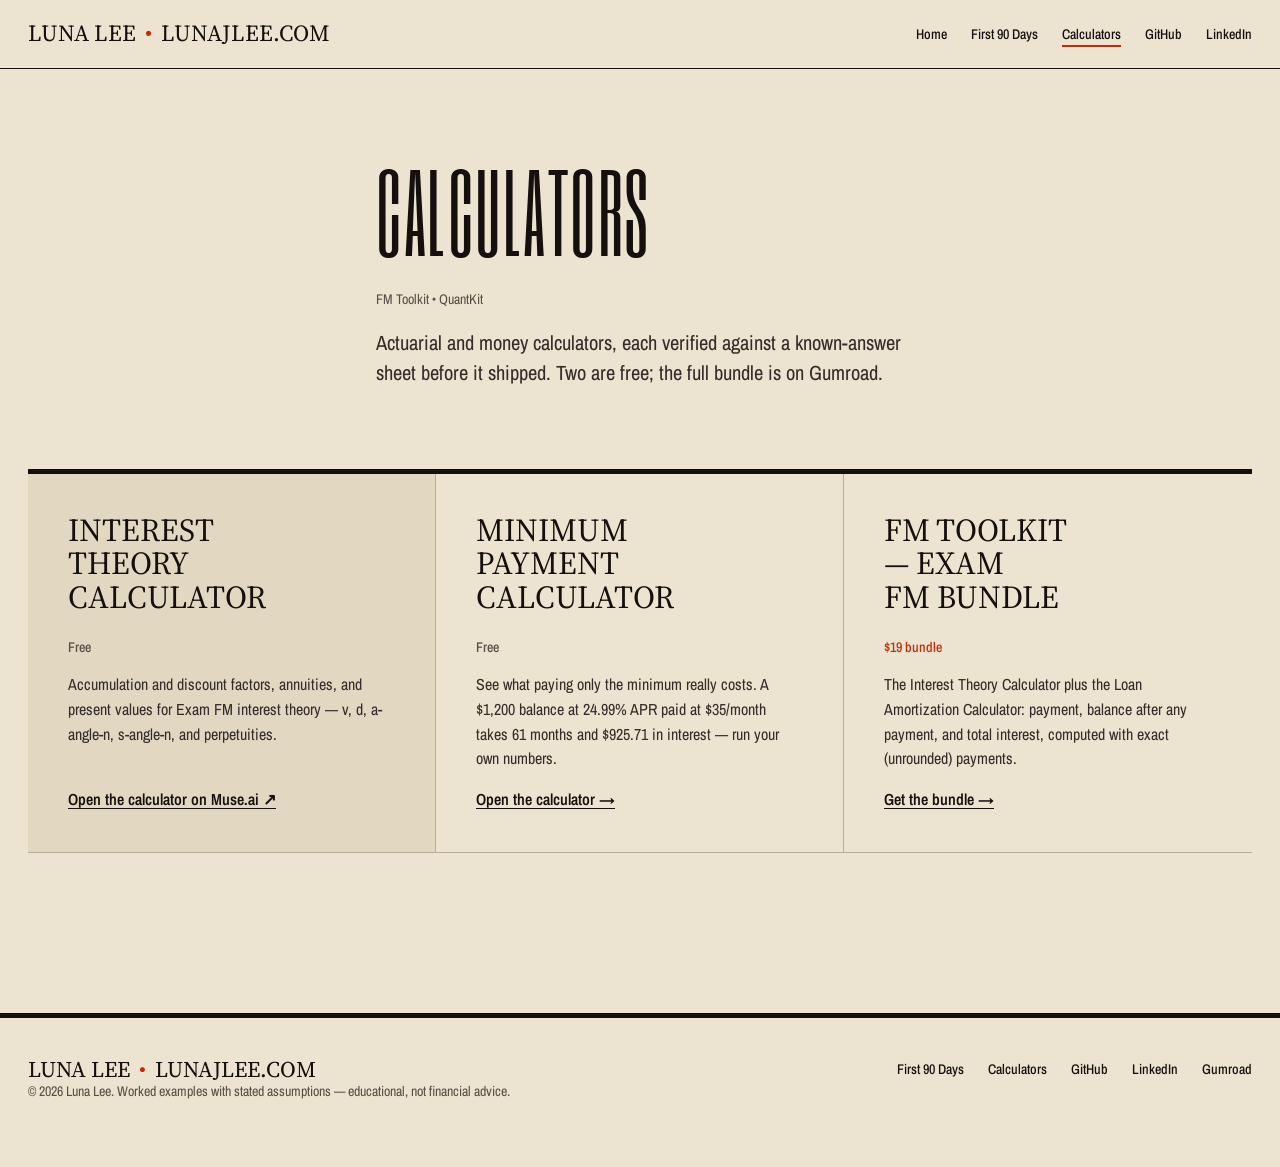
==== commit bd0b93cd: "Improve portfolio clarity and book discoverability" ====
--- a/calculators/index.html
+++ b/calculators/index.html
@@ -48,7 +48,7 @@
 <h2>Interest Theory Calculator</h2>
 <span class="badge">Free</span>
 <p>Accumulation and discount factors, annuities, and present values for Exam FM interest theory — v, d, a-angle-n, s-angle-n, and perpetuities.</p>
-<span class="go">Open the calculator →</span>
+<span class="go">Open the calculator on Muse.ai ↗</span>
 </a>
 <a class="card" href="/first90days/calculator/">
 <h2>Minimum Payment Calculator</h2>
--- a/assets/site.css
+++ b/assets/site.css
@@ -85,6 +85,7 @@
 /* Calculator directory: a practical index, set as rows rather than promo tiles. */
 .hero { padding: clamp(64px, 10vh, 116px) 0 var(--space-2xl); }
 .hero h1 { max-width: 12ch; margin: 0 0 var(--space-lg); font-size: clamp(4rem, 9vw, 8rem); }
+.hero.prose h1 { max-width: none; }
 .hero .lede { max-width: 62ch; }
 .section { padding: 0 0 var(--space-2xl); }
 .section-head h2, .toc > h2 { margin: 0 0 var(--space-sm); font-size: var(--text-section); }
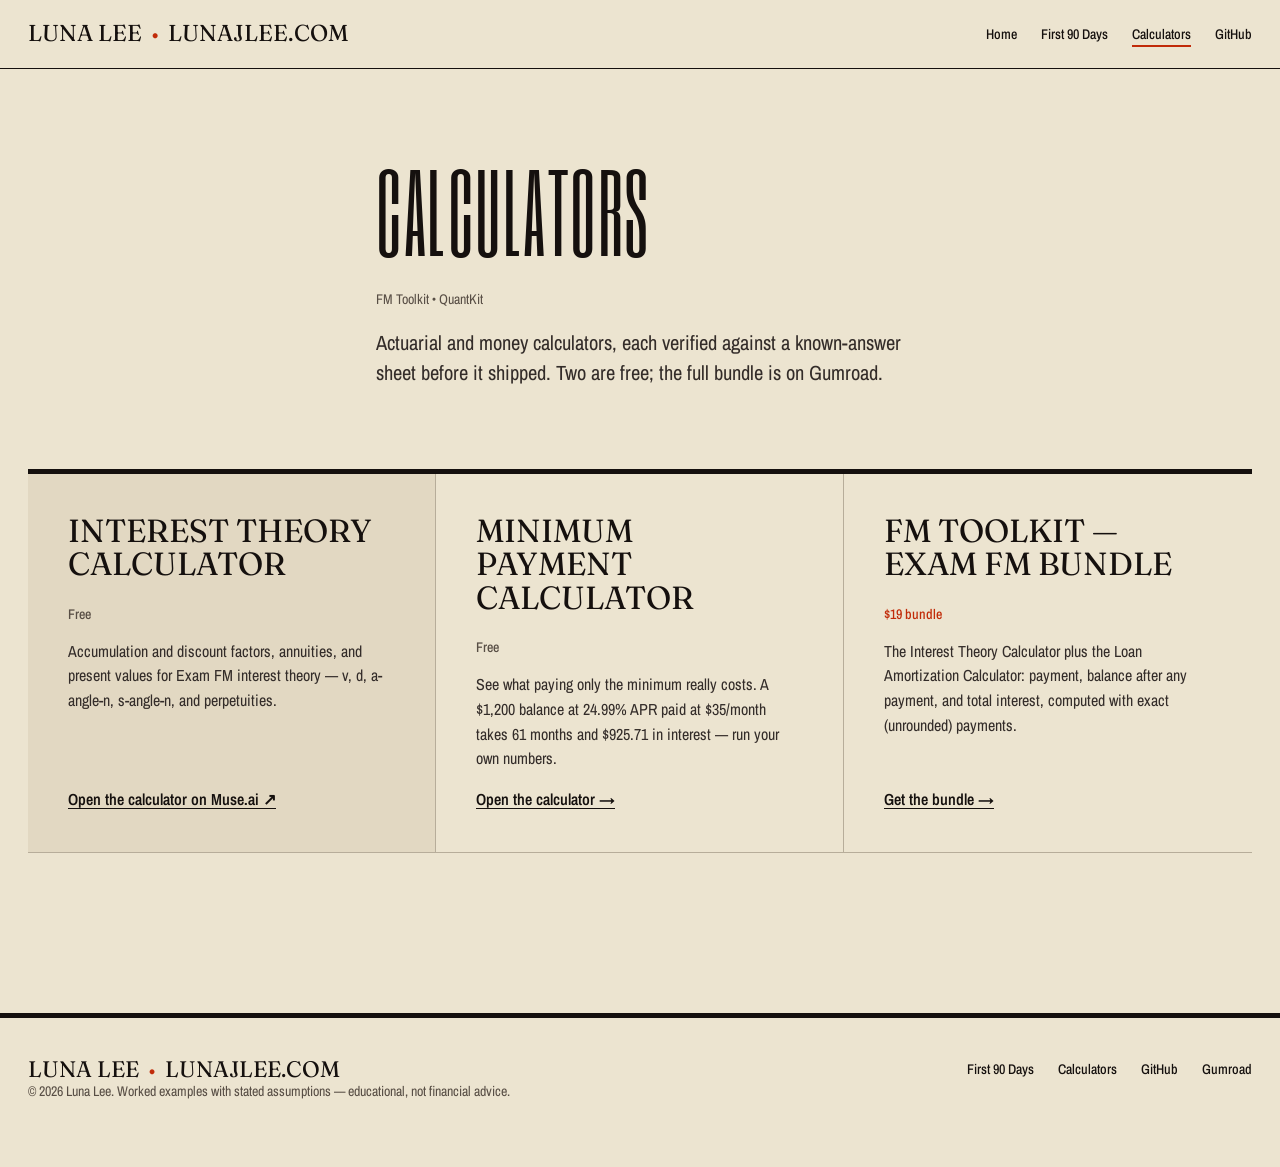
==== commit 723eb978: "Refine homepage stats and typography" ====
--- a/calculators/index.html
+++ b/calculators/index.html
@@ -17,7 +17,7 @@
 <meta name="twitter:card" content="summary_large_image">
 <link rel="preconnect" href="https://fonts.googleapis.com">
 <link rel="preconnect" href="https://fonts.gstatic.com" crossorigin>
-<link href="https://fonts.googleapis.com/css2?family=Archivo+Narrow:wght@400;500;600&family=Six+Caps&family=Source+Serif+4:wght@400;500;600&display=swap" rel="stylesheet">
+<link href="https://fonts.googleapis.com/css2?family=Archivo+Narrow:wght@400;500;600&family=Fraunces:opsz,wght@9..144,400;9..144,500;9..144,600&family=IBM+Plex+Sans:wght@500&family=Six+Caps&display=swap" rel="stylesheet">
 <link rel="stylesheet" href="/assets/site.css">
 <style>
 /* Hallmark · shape: shared page shell · genre: editorial · theme: Broadside (deal 2/3, seed 4419c0ec) · redesign: full · copy: verbatim · posture: committed · v2.0.0 */
@@ -32,7 +32,7 @@
 <header class="topbar"><div class="wrap topbar-inner">
 <a class="brand" href="/">LUNA LEE <span>•</span> lunajlee.com</a>
 <nav class="topnav" aria-label="Site">
-<a href="/">Home</a><a href="/first90days/">First 90 Days</a><a href="/calculators/" aria-current="page">Calculators</a><a href="https://github.com/JPL13">GitHub</a><a href="https://www.linkedin.com/in/juan-luna-piao">LinkedIn</a>
+<a href="/">Home</a><a href="/first90days/">First 90 Days</a><a href="/calculators/" aria-current="page">Calculators</a><a href="https://github.com/JPL13">GitHub</a>
 </nav></div></header>
 
 <main class="wrap">
@@ -70,7 +70,7 @@
 <div class="footer-inner">
 <span class="footer-brand">LUNA LEE <span>•</span> lunajlee.com</span>
 <nav class="footer-links" aria-label="Footer">
-<a href="/first90days/">First 90 Days</a><a href="/calculators/">Calculators</a><a href="https://github.com/JPL13">GitHub</a><a href="https://www.linkedin.com/in/juan-luna-piao">LinkedIn</a><a href="https://quantkit.gumroad.com/l/dvggny">Gumroad</a>
+<a href="/first90days/">First 90 Days</a><a href="/calculators/">Calculators</a><a href="https://github.com/JPL13">GitHub</a><a href="https://quantkit.gumroad.com/l/dvggny">Gumroad</a>
 </nav>
 </div>
 <p class="footer-note">© 2026 Luna Lee. Worked examples with stated assumptions — educational, not financial advice.</p>
--- a/assets/site.css
+++ b/assets/site.css
@@ -34,7 +34,7 @@
 .intro-copy { max-width: 840px; }
 .intro .eyebrow { margin: 0 0 var(--space-lg); }
 .intro h1 { max-width: 12ch; margin: 0 0 var(--space-lg); font-size: clamp(4rem, 9vw, 8.5rem); line-height: .96; }
-h1.sentence-case, .hero h1.sentence-case { font-family: var(--font-display-2); text-transform: none; letter-spacing: 0; line-height: 1.04; }
+h1.sentence-case, .hero h1.sentence-case { font-family: var(--font-headline); font-weight: 500; text-transform: none; letter-spacing: 0; line-height: 1.04; }
 .intro h1 em { color: inherit; font-style: normal; }
 .lede, .intro .lede { max-width: 56ch; margin: 0; color: var(--color-ink-2); font-size: var(--text-lead); line-height: 1.5; }
 .intro-links { display: flex; flex-wrap: wrap; gap: var(--space-lg); margin: var(--space-xl) 0 0; font-size: var(--text-sm); }
@@ -56,7 +56,7 @@
 .figure-row strong { color: var(--color-ink); font-size: var(--text-md); font-weight: 600; font-variant-numeric: tabular-nums; }
 .figure-rule { margin: var(--space-sm) 0; border-top: var(--rule-bar) solid var(--color-ink); }
 .figure-result { display: flex; flex-wrap: wrap; align-items: baseline; justify-content: space-between; gap: var(--space-sm); }
-.figure-result > strong { color: var(--color-accent); font: 400 clamp(3rem, 5vw, 4.25rem)/.95 var(--font-display); font-variant-numeric: tabular-nums; }
+.figure-result > strong { color: var(--color-accent); font: 500 clamp(3rem, 5vw, 4.25rem)/.95 var(--font-numbers); font-variant-numeric: lining-nums tabular-nums; }
 .figure-result small { font: 500 var(--text-sm)/1.3 var(--font-body); }
 .figure-result > span { color: var(--color-ink); font-size: var(--text-sm); font-weight: 600; }
 .example-figure > p { margin: var(--space-md) 0 0; color: var(--color-muted); font-size: var(--text-sm); }
@@ -119,7 +119,7 @@
 .hero-stats .stat { min-width: 0; padding: var(--space-md) var(--space-lg); background: transparent; border: 0; border-right: var(--rule-hair) solid var(--color-rule); }
 .hero-stats .stat:first-child { padding-left: 0; }
 .hero-stats .stat:last-child { border-right: 0; }
-.hero-stats .stat b { display: block; margin-bottom: var(--space-xs); font: 400 clamp(2.3rem, 4vw, 3.5rem)/1 var(--font-display); font-variant-numeric: tabular-nums; }
+.hero-stats .stat b { display: block; margin-bottom: var(--space-xs); font: 500 clamp(2.3rem, 4vw, 3.5rem)/1 var(--font-numbers); font-variant-numeric: lining-nums tabular-nums; }
 .hero-stats .stat span { color: var(--color-muted); font-size: var(--text-sm); }
 .hero-img, .article-img { overflow: hidden; background: var(--color-paper-2); border: var(--rule-frame) solid var(--color-ink); box-shadow: inset 0 0 0 3px var(--color-paper), inset 0 0 0 4px var(--color-ink); padding: 5px; }
 .hero-img img, .article-img img { width: 100%; height: auto; aspect-ratio: 16 / 8; object-fit: cover; filter: grayscale(1) contrast(1.08); mix-blend-mode: multiply; }
@@ -135,7 +135,7 @@
 .chip.coral, .chip.amber { color: var(--color-muted); background: none; }
 .toc-body h3 { margin: 0; font-size: clamp(1.35rem, 2.2vw, 2rem); }
 .toc-body p { color: var(--color-ink-2); font-size: var(--text-md); }
-.toc-num { margin-top: auto; padding-top: var(--space-lg); color: var(--color-accent); font: 400 2.2rem/1 var(--font-display); font-variant-numeric: tabular-nums; }
+.toc-num { margin-top: auto; padding-top: var(--space-lg); color: var(--color-accent); font: 500 2.2rem/1 var(--font-numbers); font-variant-numeric: lining-nums tabular-nums; }
 .toc-num small { color: var(--color-muted); font: 500 var(--text-sm)/1.4 var(--font-body); }
 .calc-section { margin: var(--space-2xl) 0; }
 .calc-shell { padding: clamp(24px, 4vw, 48px); color: var(--color-ink); background: var(--color-paper-2); border: 0; border-top: var(--rule-bar) solid var(--color-accent); }
@@ -154,7 +154,7 @@
 .results { padding: var(--space-lg); background: var(--color-paper); border: var(--rule-frame) solid var(--color-ink); }
 .results-grid { display: grid; grid-template-columns: repeat(2, minmax(0, 1fr)); gap: var(--space-lg); }
 .result { min-width: 0; }
-.result b { display: block; font: 400 clamp(1.75rem, 3vw, 2.5rem)/1 var(--font-display); font-variant-numeric: tabular-nums; }
+.result b { display: block; font: 500 clamp(1.75rem, 3vw, 2.5rem)/1 var(--font-numbers); font-variant-numeric: lining-nums tabular-nums; }
 .result span { color: var(--color-muted); font-size: var(--text-sm); }
 .result small { display: block; color: var(--color-muted); font-size: var(--text-sm); }
 .warn { display: none; margin-top: var(--space-md); padding: var(--space-md); color: var(--color-ink); background: color-mix(in oklab, var(--color-accent) 12%, var(--color-paper)); border: 1px solid var(--color-accent); }
@@ -208,7 +208,7 @@
 .story-chip { display: flex; flex-direction: column; justify-content: center; gap: var(--space-2xs); min-width: 0; padding: var(--space-md); border-right: var(--rule-hair) solid var(--color-rule); }
 .story-chip:first-child { padding-left: 0; }
 .story-chip:nth-child(4) { border-right: 0; }
-.story-chip .n { color: var(--color-ink); font: 400 clamp(2.1rem, 4vw, 3.6rem)/.95 var(--font-display); font-variant-numeric: tabular-nums; }
+.story-chip .n { color: var(--color-ink); font: 500 clamp(2.1rem, 4vw, 3.6rem)/.95 var(--font-numbers); font-variant-numeric: lining-nums tabular-nums; }
 .story-chip.danger .n { color: var(--color-accent); }
 .story-chip .l { color: var(--color-muted); font-size: var(--text-sm); }
 .btn-reset { grid-column: 1 / -1; justify-self: start; margin: var(--space-md) 0; white-space: nowrap; }
@@ -232,10 +232,10 @@
 .stat-grid { display: grid; grid-template-columns: repeat(3, minmax(0, 1fr)); gap: var(--space-md); }
 .stat { min-width: 0; padding: var(--space-md); background: var(--color-paper-2); }
 .stat .l { color: var(--color-muted); font-size: var(--text-sm); }
-.stat .v { margin: var(--space-xs) 0; font: 400 clamp(1.8rem, 3vw, 2.5rem)/1 var(--font-display); font-variant-numeric: tabular-nums; }
+.stat .v { margin: var(--space-xs) 0; font: 500 clamp(1.8rem, 3vw, 2.5rem)/1 var(--font-numbers); font-variant-numeric: lining-nums tabular-nums; }
 .stat .d { color: var(--color-ink-2); font-size: var(--text-sm); }
 .total-line { display: flex; flex-wrap: wrap; align-items: baseline; justify-content: space-between; gap: var(--space-md); padding: var(--space-md) 0; border-top: var(--rule-hair) solid var(--color-rule); }
-.total-line .big { color: var(--color-accent); font: 400 clamp(2.3rem, 4vw, 3.5rem)/1 var(--font-display); font-variant-numeric: tabular-nums; }
+.total-line .big { color: var(--color-accent); font: 500 clamp(2.3rem, 4vw, 3.5rem)/1 var(--font-numbers); font-variant-numeric: lining-nums tabular-nums; }
 .cost-bar, .split-bar { display: flex; height: 12px; overflow: hidden; background: var(--color-paper-3); }
 .cost-bar .principal, .split-bar .to-balance { background: var(--color-ink-2); }
 .cost-bar .interest, .split-bar .to-interest { background: var(--color-accent); }
